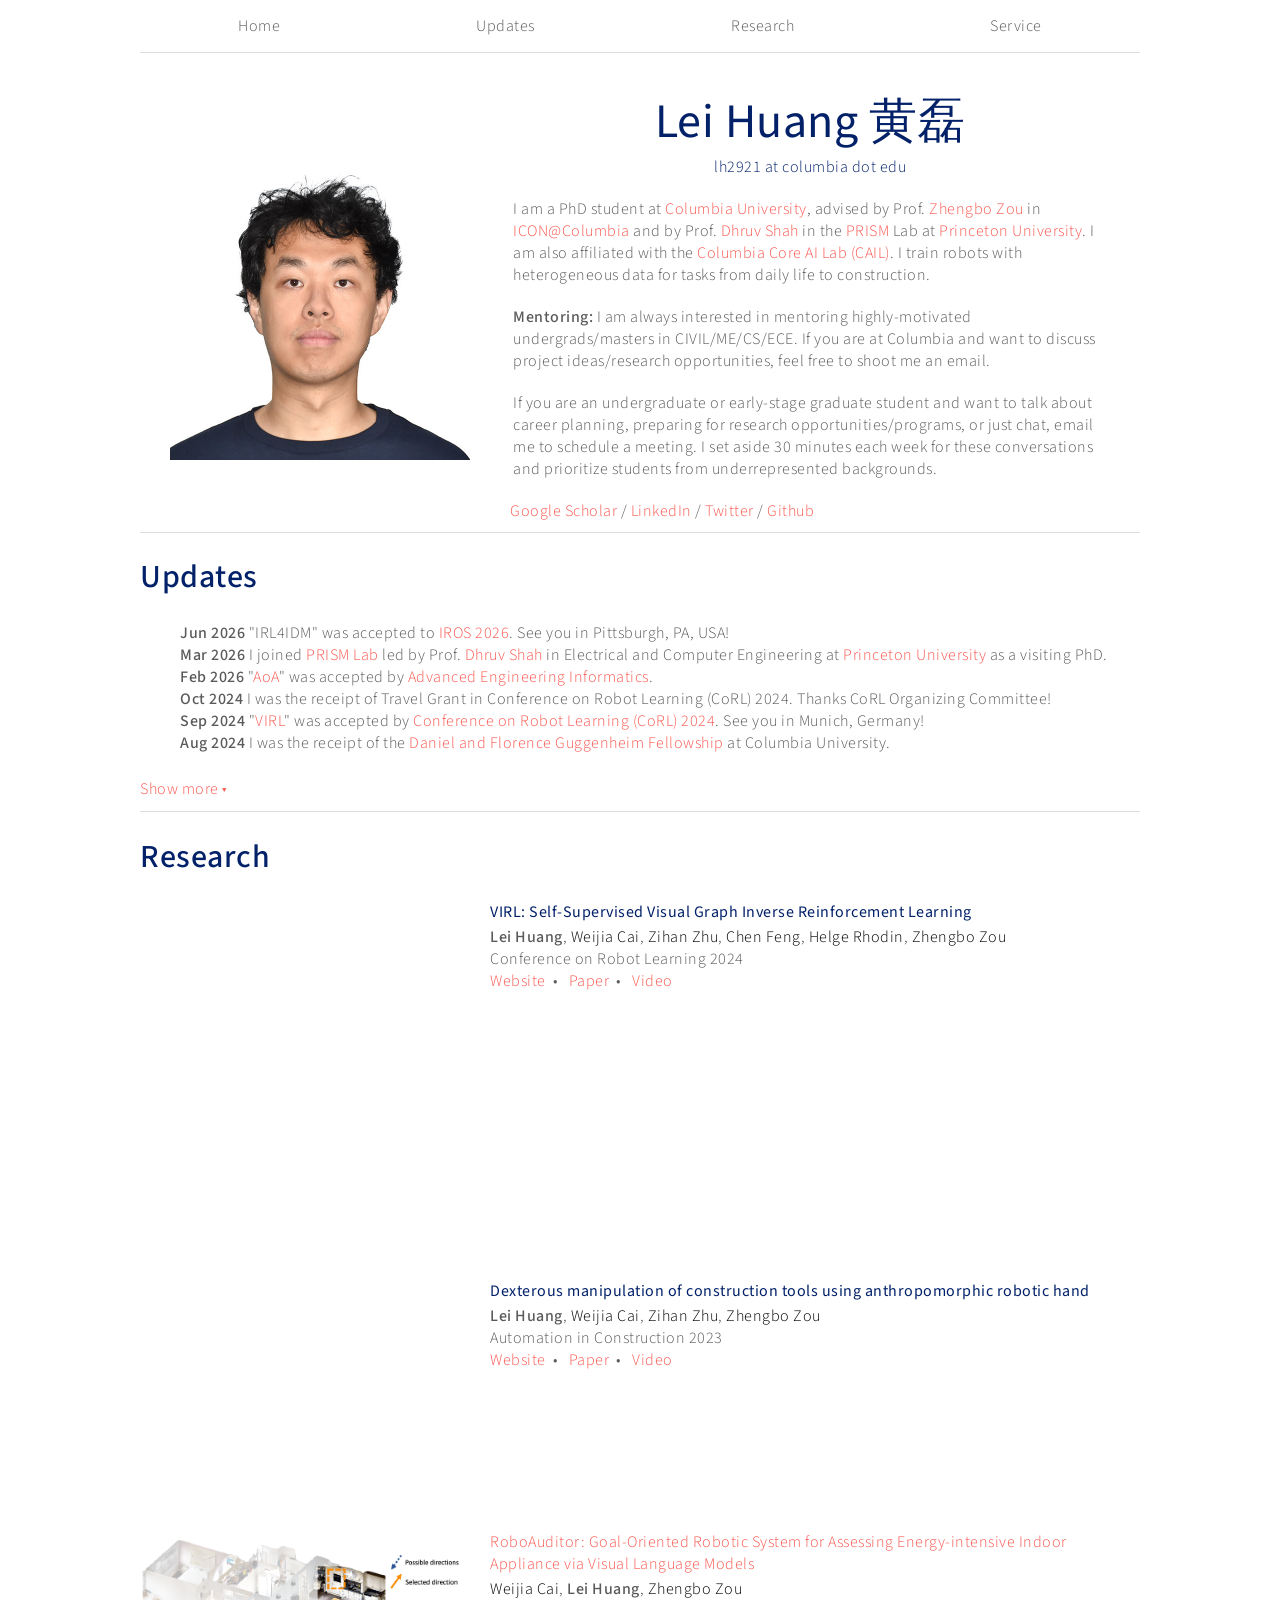
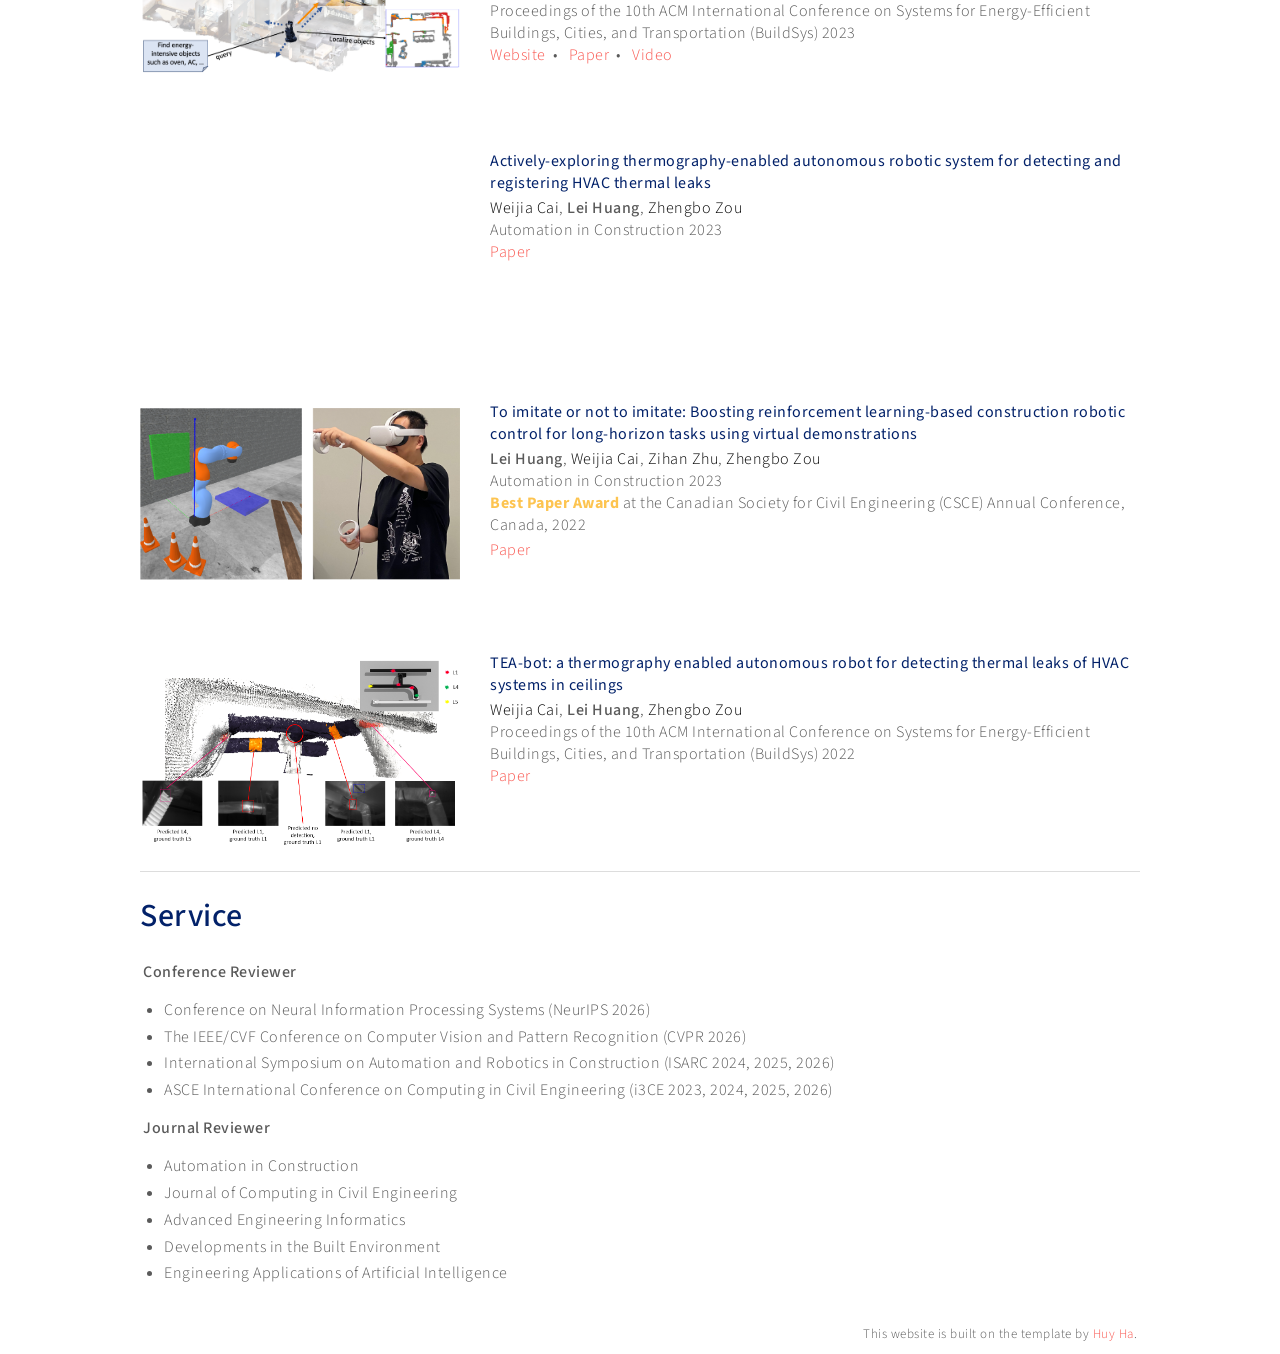
==== index.html @ bbd2249a "update irl4idm and personal webpage" ====
<!DOCTYPE html>
<html>

<head>
    <meta charset="UTF-8" />
    <link href="https://fonts.googleapis.com/css2?family=Source+Sans+Pro:wght@200;300;400;600;700;900&display=swap"
        rel="stylesheet">
    <link rel="stylesheet" type="text/css" href="assets/css/style.css" />
    <link rel="icon" href="assets/images/columbia_university.png" type="image/png">
    <title> Lei Huang </title>
</head>

<body>
    <div style="width:1000px;margin: 0px auto;">
        <header id="header" width="400px" style="display:flex;justify-content: space-around;">
            <a href="#profile-intro">Home</a>
            <a href="#updates">Updates</a>
            <a href="#research">Research</a>
            <a href="#service">Service</a>
            <!-- <a href="#projects">Projects</a> -->
        </header>
        <div id="profile">
            <div id="profile-pic">
                <!-- <img src="assets/images/profile.png" /> -->
                <img class="pic-default" src="assets/images/profile_main.png" />
                <img class="pic-hover" src="assets/images/profile_hover.png" />
                <!-- <p style="text-align:left;margin-top:-15px;">Picture taken by <a
                        href="http://www.columbia.edu/~hqh2101/">Huy Ha</a></p> -->
            </div>
            <div id="profile-intro">
                <div id="profile-name">Lei Huang 黄磊</div>
                <div id="profile-email">lh2921 at columbia dot edu</div>
                <p>
                    I am a PhD student at <a href="https://www.columbia.edu/">Columbia University</a>, advised by Prof. <a href="https://www.civil.columbia.edu/content/zhengbo-zou">Zhengbo Zou</a> in <a href="https://intelconstructlab.github.io/index.html">ICON@Columbia</a> and by Prof. <a href="https://ece.princeton.edu/people/shahd">Dhruv Shah</a> in the <a href="https://prism.robotics.princeton.edu/">PRISM</a> Lab at <a href="https://www.princeton.edu/">Princeton University</a>. I am also affiliated with the <a href="https://cail.columbia.edu/">Columbia Core AI Lab (CAIL)</a>. I train robots with heterogeneous data for tasks from daily life to construction.
                </p>
                <p>
                    <b>Mentoring: </b> I am always interested in mentoring highly-motivated undergrads/masters in CIVIL/ME/CS/ECE. If you are at Columbia and want to discuss project ideas/research opportunities, feel free to shoot me an email.
                </p>
                <p>
                    If you are an undergraduate or early-stage graduate student and want to talk about career planning, preparing for research opportunities/programs, or just chat, email me to schedule a meeting. I set aside 30 minutes each week for these conversations and prioritize students from underrepresented backgrounds.
                </p>
                <div>
                    <!-- <a href="assets/files/cv.pdf">
                      CV
                    </a>
                    / -->
                    <a href="https://scholar.google.com/citations?user=qM_o0AkAAAAJ&hl=en">
                        Google Scholar
                    </a>
                    /
                    <a href="https://www.linkedin.com/in/lei-huang11/">
                        LinkedIn
                    </a>
                    /
                    <a href="https://x.com/Lei_Huang__">
                      Twitter
                    </a>
                    /
                    <a href="https://github.com/LeiHHHuang">
                        Github
                    </a>
                    </a>
                </div>
            </div>
        </div>
        <div class="section" id="updates">
            <h1>Updates</h1>
            <ul id="updates-list" class="collapsed">
                <li> <b>Jun 2026</b> "IRL4IDM" was accepted to <a href="https://2026.ieee-iros.org/">IROS 2026</a>. See you in Pittsburgh, PA, USA!
                <li> <b>Mar 2026</b> I joined <a href="https://prism.robotics.princeton.edu/">PRISM Lab</a> led by Prof. <a href="https://robodhruv.github.io/">Dhruv Shah</a> in Electrical and Computer Engineering at <a href="https://www.princeton.edu/">Princeton University</a> as a visiting PhD.
                <li> <b>Feb 2026</b> "<a href="https://www.sciencedirect.com/science/article/abs/pii/S1474034626001461">AoA</a>" was accepted by <a href="https://www.sciencedirect.com/journal/advanced-engineering-informatics">Advanced Engineering Informatics</a>.
                <li> <b>Oct 2024</b> I was the receipt of Travel Grant in Conference on Robot Learning (CoRL) 2024</a>. Thanks CoRL Organizing Committee!
                <li> <b>Sep 2024</b> "<a href="https://proceedings.mlr.press/v270/huang25d.html">VIRL</a>" was accepted by  <a href="https://www.corl.org/home">Conference on Robot Learning (CoRL) 2024</a>. See you in Munich, Germany!
                <li> <b>Aug 2024</b> I was the receipt of the <a href="https://airandspace.si.edu/support/get-involved/fellowships/guggenheim">Daniel and Florence Guggenheim Fellowship</a> at Columbia University.
                <li> <b>Aug 2024</b> I started my PhD journey at <a href="https://www.columbia.edu/">Columbia University</a>!
                <li> <b>Oct 2023</b> "<a href="https://www.sciencedirect.com/science/article/abs/pii/S092658052300393X">Dexterous manipulation of construction tools using anthropomorphic robotic hand</a>" was accepted by <a href="https://www.sciencedirect.com/journal/automation-in-construction">Automation in Construction</a>.
                <li> <b>Aug 2023</b> I was the receipt of the <a href="https://students.ubc.ca/enrolment/finances/award-search/vancouver/faculty-applied-science/general/6434">Faculty of Applied Science Graduate Award (Third-year CIV-EX Award)</a> at UBC.
                <li> <b>Dec 2022</b> "<a href="https://www.sciencedirect.com/science/article/abs/pii/S0926580522005611">To imitate or not to imitate</a>" was accepted by <a href="https://www.sciencedirect.com/journal/automation-in-construction">Automation in Construction</a>.
                <li> <b>May 2022</b> I was the receipt of the <a href="https://students.ubc.ca/enrolment/finances/award-search/vancouver/faculty-applied-science/general/4891">J.K. Zee Memorial Fellowship</a> at UBC!
                <li> <b>May 2022</b> My first-ever paper "Virtual Reality-Based Expert Demonstrations for Training Construction Robots via Imitation Learning" was accepted by <a href="https://csce2022.com/">CSCE 2022</a> and won the <b>Best Student Paper Award</b>, General Conference!
            </ul>
            <button id="updates-toggle" onclick="toggleUpdates()">Show more &#9662;</button>
            <p></p>
            <div style="clear: both;"></div>
        </div>
        <div class="divider"></div>
        <div style="display:flex;flex-direction: column;" id="research">
            <h1>Research</h1>
            
            <div>
                <a style="height: 22em;" class="research-thumb">
                    <video width="320" height="auto" autoplay loop muted>
                        <source src="assets/images/virl.mp4" type="video/mp4">
                    </video>
                </a>
                <a class="research-proj-title">
                    VIRL: Self-Supervised Visual Graph Inverse Reinforcement Learning
                </a>
                <p>
                    <b>Lei Huang</b>,
                    <a style="color:#000;" href="https://yesandy.github.io/andycai/">Weijia Cai</a>,
                    <a style="color:#000;" href="https://www.linkedin.com/in/zihanzhuzz">Zihan Zhu</a>,
                    <a style="color:#000;" href="https://engineering.nyu.edu/faculty/chen-feng">Chen Feng</a>,
                    <a style="color:#000;" href="https://helge.rhodin.de/index.html">Helge Rhodin</a>,
                    <a style="color:#000;" href="https://www.civil.columbia.edu/content/zhengbo-zou">Zhengbo Zou</a>
                    <br>Conference on Robot Learning 2024<br>
                    <a href="https://leihhhuang.github.io/VIRL/">Website</a>&nbsp;&nbsp;&bull;&nbsp;&nbsp;
                    <a href="https://openreview.net/forum?id=fDRO4NHEwZ">Paper</a>&nbsp;&nbsp;&bull;&nbsp;&nbsp;
                    <a href="https://www.youtube.com/watch?v=cOGNhlwFt4w">Video</a>

                </p>
            </div>

            <div>
                <a style="height: 14em;" class="research-thumb">
                    <video width="320" height="auto" autoplay loop muted>
                        <source src="assets/images/dex_tool.mp4" type="video/mp4">
                    </video>
                </a>
                <a href="https://leihhhuang.github.io/DexConstruction/" class="research-proj-title">
                    Dexterous manipulation of construction tools using anthropomorphic robotic hand
                </a>
                <p>
                    <b>Lei Huang</b>,
                    <a style="color:#000;" href="https://yesandy.github.io/andycai/">Weijia Cai</a>,
                    <a style="color:#000;" href="https://www.linkedin.com/in/zihanzhuzz">Zihan Zhu</a>,
                    <a style="color:#000;" href="https://www.civil.columbia.edu/content/zhengbo-zou">Zhengbo Zou</a>
                    <br>Automation in Construction 2023<br>
                    <a href="https://leihhhuang.github.io/DexConstruction/">Website</a>&nbsp;&nbsp;&bull;&nbsp;&nbsp;
                    <a href="https://doi.org/10.1016/j.autcon.2023.105133">Paper</a>&nbsp;&nbsp;&bull;&nbsp;&nbsp;
                    <a href="https://www.youtube.com/watch?v=cOGNhlwFt4w">Video</a>
                </p>
            </div>

            <div>
                <a style="height: 12em;" class="research-thumb">
                    <img width="320" src="assets/images/roboauditor.png" alt="">
                </a>
                <a href="https://yesandy.github.io/RoboAuditor/">
                    RoboAuditor: Goal-Oriented Robotic System for Assessing Energy-intensive Indoor Appliance via Visual Language Models
                </a>
                <p>
                    <a style="color:#000;" href="https://yesandy.github.io/andycai/">Weijia Cai</a>,
                    <b>Lei Huang</b>,
                    <a style="color:#000;" href="https://www.civil.columbia.edu/content/zhengbo-zou">Zhengbo Zou</a>
                    <br>Proceedings of the 10th ACM International Conference on Systems for Energy-Efficient Buildings, Cities, and Transportation (BuildSys) 2023<br>
                    <a href="https://yesandy.github.io/RoboAuditor/">Website</a>&nbsp;&nbsp;&bull;&nbsp;&nbsp;
                    <a href="https://doi.org/10.1145/3600100.3623739">Paper</a>&nbsp;&nbsp;&bull;&nbsp;&nbsp;
                    <a href="https://youtu.be/7h3SZ3La-oA">Video</a>
                </p>
            </div>

            <div>
                <a style="height: 14em;" class="research-thumb">
                    <video width="320" height="auto" autoplay loop muted>
                        <source src="assets/images/AcTeabot.mp4" type="video/mp4">
                    </video>
                </a>
                <a class="research-proj-title">
                    Actively-exploring thermography-enabled autonomous robotic system for detecting and registering HVAC thermal leaks
                </a>
                <p>
                    <a style="color:#000;" href="https://yesandy.github.io/andycai/">Weijia Cai</a>,
                    <b>Lei Huang</b>,
                    <a style="color:#000;" href="https://www.civil.columbia.edu/content/zhengbo-zou">Zhengbo Zou</a>
                    <br>Automation in Construction 2023<br>
                    <a href="https://doi.org/10.1016/j.autcon.2023.104901">Paper</a>

                </p>
            </div>

            <div>
                <a style="height: 14em;" class="research-thumb">
                    <img src="assets/images/imitate.png"
                        style=" margin-bottom:0px;"
                        alt="">
                </a>
                <a class="research-proj-title">
                    To imitate or not to imitate: Boosting reinforcement learning-based construction robotic control for long-horizon tasks using virtual demonstrations
                </a>
                <p>
                    <b>Lei Huang</b>,
                    <a style="color:#000;" href="https://yesandy.github.io/andycai/">Weijia Cai</a>,
                    <a style="color:#000;" href="https://www.linkedin.com/in/zihanzhuzz">Zihan Zhu</a>,
                    <a style="color:#000;" href="https://www.civil.columbia.edu/content/zhengbo-zou">Zhengbo Zou</a>
                    <br>Automation in Construction 2023<br>
                    <strong>Best Paper Award</strong> at the Canadian Society for Civil Engineering (CSCE) Annual Conference, Canada, 2022
                    <p></p>
                    <a href="https://doi.org/10.1016/j.autcon.2022.104691">Paper</a>
                </p>
            </div>

            <div>
                <a style="height: 12em;" class="research-thumb">
                    <img width="320" src="assets/images/TeaBot.png" alt="">
                </a>
                <a class="research-proj-title">
                    TEA-bot: a thermography enabled autonomous robot for detecting thermal leaks of HVAC systems in ceilings
                </a>
                <p>
                    <a style="color:#000;" href="https://yesandy.github.io/andycai/">Weijia Cai</a>,
                    <b>Lei Huang</b>,
                    <a style="color:#000;" href="https://www.civil.columbia.edu/content/zhengbo-zou">Zhengbo Zou</a>
                    <br>Proceedings of the 10th ACM International Conference on Systems for Energy-Efficient Buildings, Cities, and Transportation (BuildSys) 2022<br>
                    <a href="https://doi.org/10.1145/3600100.3623739">Paper</a>
                </p>
            </div>

            <!-- <div>
                <a href="https://irp.cs.columbia.edu/" style="height: 12em;" class="research-thumb">
                    <video width="320" height="auto" autoplay loop muted>
                        <source src="assets/images/irp_gif_short.mp4" type="video/mp4">
                    </video>
                </a>
                <a href="https://irp.cs.columbia.edu/" class="research-proj-title">
                    Iterative Residual Policy: for Goal-Conditioned Dynamic Manipulation of Deformable Objects
                </a>
                <p>
                    <b>Cheng Chi</b>,
                    <a style="color:#000;" href="http://www.benburchfiel.com/">Benjamin Burchfiel</a>,
                    <a style="color:#000;" href="https://www.eacousineau.com/">Eric Cousineau</a>,
                    <a style="color:#000;" href="https://www.cs.cmu.edu/~sfeng/">Siyuan Feng</a>,
                    <a style="color:#000;" href="https://shurans.github.io/">Shuran Song</a>,
                    <br>Robotics: Science and Systems (RSS) 2022<br>
                    <strong>Best Paper Award</strong> &nbsp;&nbsp;&bull;&nbsp;&nbsp;
                    <strong>Best Student Paper Finalist</strong>&nbsp;&nbsp;&bull;&nbsp;&nbsp;
                    <a href="https://irp.cs.columbia.edu/">Website</a>&nbsp;&nbsp;&bull;&nbsp;&nbsp;
                    <a href="https://arxiv.org/abs/2203.00663">ArXiv</a>&nbsp;&nbsp;&bull;&nbsp;&nbsp;
                    <a href="https://youtu.be/7h3SZ3La-oA">Video</a>
                </p>
            </div> -->

            <!-- <div>
                <a href="https://dextairity.cs.columbia.edu/" style="height: 14em;" class="research-thumb">
                    <video width="320" height="auto" autoplay loop muted>
                        <source src="assets/images/dextairty_thumbnail.mp4" type="video/mp4">
                    </video>
                </a>
                <a href="https://dextairity.cs.columbia.edu/" class="research-proj-title">
                    DextAIRity: Deformable Manipulation Can be a Breeze
                </a>
                <p>
                    <a style="color:#000;" href="https://www.zhenjiaxu.com">Zhenjia Xu</a>,
                    <b>Cheng Chi</b>,
                    <a style="color:#000;" href="http://www.benburchfiel.com/">Benjamin Burchfiel</a>,
                    <a style="color:#000;" href="https://www.eacousineau.com/">Eric Cousineau</a>,
                    <a style="color:#000;" href="https://www.cs.cmu.edu/~sfeng/">Siyuan Feng</a>,
                    <a style="color:#000;" href="https://shurans.github.io/">Shuran Song</a>,
                    <br>Robotics: Science and Systems (RSS) 2022<br>
                    <strong>Best Systems Paper Finalist</strong> &nbsp;&nbsp;&bull;&nbsp;&nbsp;
                    <a href="https://dextairity.cs.columbia.edu/">Website</a> &nbsp;&nbsp;&bull;&nbsp;&nbsp;
                    <a href="https://arxiv.org/abs/2203.01197">ArXiv</a> &nbsp;&nbsp;&bull;&nbsp;&nbsp;
                    <a href="https://youtu.be/_B0TpAa5tVo">Video</a>
                </p>
            </div> -->

            <!-- <div>
                <a href="https://garmentnets.cs.columbia.edu/" style="height: 12em;" class="research-thumb">
                    <video width="320" height="auto" autoplay loop muted>
                        <source src="assets/images/garment-nets.mp4" type="video/mp4">
                    </video>
                </a>
                <a href="https://garmentnets.cs.columbia.edu/" class="research-proj-title">
                  GarmentNets: Category-Level Pose Estimation for Garments via Canonical Space Shape Completion
                </a>
                <p>
                    <b>Cheng Chi</b>, <a style="color:#000;" href="https://shurans.github.io/">Shuran Song</a>
                    <br>The IEEE International Conference on Computer Vision (ICCV) 2021<br>
                    <a href="https://garmentnets.cs.columbia.edu/">Website</a> &nbsp;&nbsp;&bull;&nbsp;&nbsp;
                    <a href="https://arxiv.org/abs/2104.05177">ArXiv</a> &nbsp;&nbsp;&bull;&nbsp;&nbsp;
                    <a href="https://www.youtube.com/watch?v=agZ8bzP6Vig">Video</a>
                </p>
            </div> -->
            <!-- <div>
                <a class="research-thumb">
                  <img src="assets/images/cpcpd_teaser.png" alt="">
                </a>
                <a class="research-proj-title"> 
                  Occlusion-robust Deformable Object Tracking without Physics Simulation 
                </a>
                <p>
                    <b>Cheng Chi</b>, <a style="color:#000;"
                        href="https://web.eecs.umich.edu/~dmitryb/">Dmitry Berenson</a>
                    <br>IEEE/RSJ International Conference on Intelligent Robots and Systems (IROS) 2019<br>
                    <a href="https://arxiv.org/abs/2101.00733">ArXiv</a> &nbsp;&nbsp;&bull;&nbsp;&nbsp;
                    <a href="https://github.com/UM-ARM-Lab/cdcpd">Github</a> &nbsp;&nbsp;&bull;&nbsp;&nbsp;
                    <a href="https://www.youtube.com/watch?v=NehFOkpCEHg">Video</a>
                </p>
            </div> -->

            <div style="clear: both;"></div>
        </div>
        <div class="divider"></div>
        <div class="section" id="service">
            <h1>Service</h1>
            <p><b>Conference Reviewer</b></p>
            <ul>
                <li>Conference on Neural Information Processing Systems (NeurIPS 2026)
                <li>The IEEE/CVF Conference on Computer Vision and Pattern Recognition (CVPR 2026)
                <li>International Symposium on Automation and Robotics in Construction (ISARC 2024, 2025, 2026)
                <li>ASCE International Conference on Computing in Civil Engineering (i3CE 2023, 2024, 2025, 2026)
            </ul>
            <p><b>Journal Reviewer</b></p>
            <ul>
                <li>Automation in Construction
                <li>Journal of Computing in Civil Engineering
                <li>Advanced Engineering Informatics
                <li>Developments in the Built Environment
                <li>Engineering Applications of Artificial Intelligence
            </ul>
            <div style="clear: both;"></div>
        </div>
        <!-- <div class="divider"></div>
        <div style="display:flex;flex-direction: column;">
            <h1>Projects</h1>
            <div>
                <a href="soft-creatures/index.html" class="research-thumb"><img
                        src="soft-creatures/gifs/elizabeth-hickey-small.gif" alt=""></a>
                <a href="soft-creatures/index.html" class="research-proj-title">Coevolution of Morphology and Policy
                    Implicit Neural Functions</a>
                <p>
                    <b>Huy Ha</b><br>
                    <a href="https://github.com/huy-ha/coevolving-neural-networks">Github</a>,
                    <a href="soft-creatures/index.html">Website</a>
                </p>
            </div>
            <div style="clear: both;"></div>
        </div> -->
        </tbody></table>
          <table style="width:100%;border:0px;border-spacing:0px;border-collapse:separate;margin-right:auto;margin-left:auto;"><tbody>
            <tr>
              <td style="padding:0px">
                <br>
                <p style="text-align:right;font-size:small;">
                  This website is built on the template by <a href="https://www.cs.columbia.edu/~huy/">Huy Ha</a>.
                </p>
              </td>
            </tr>
          </tbody></table>
    </div>
    <script>
        function toggleUpdates() {
            var list = document.getElementById('updates-list');
            var btn = document.getElementById('updates-toggle');
            list.classList.toggle('collapsed');
            btn.innerHTML = list.classList.contains('collapsed')
                ? 'Show more &#9662;'
                : 'Show less &#9652;';
        }
    </script>
    <script data-goatcounter="https://leihuang.goatcounter.com/count"
        async src="//gc.zgo.at/count.js"></script>
</body>

</html>
---- assets/css/style.css ----
:root {
	--grey: rgb(90, 90, 90);
	/* Columbia Blues: https://visualidentity.columbia.edu/content/colors-1 */
	--blue1: rgb(2,33,105);
	--blue2: rgb(0,51,160);
	--blue3: rgb(0,114,206);
	--blue4: rgb(108,172,228);
	--pink1: #F9564F;
 }

html, p{
    margin: 0;
    padding: 0;
    border: 0;
    font-size: 100%;
    font: inherit;
    vertical-align: baseline;
    font-family: 'Source Sans Pro', sans-serif;
    font-weight: 300;
    letter-spacing: 0.5px;
    color: var(--grey);
}
p{
    margin: 0.2em;
}

ol, ul {
    list-style: none;
}

ul {
    list-style-position: inside;
    list-style-type: none;
}

a {
    text-decoration: none;
    color:  var(--pink1);
}

i {
    font-style: italic;
}

h1 {
    font-weight: 500;
    color: var(--blue1);
}

b {
    font-weight: 500;
}

strong {
    color: #fdc450;
    font-weight: 700;
}

/**************************************************/

#header {
    height: 2em;
    line-height: 2em;
    padding-top: 10px;
    padding-bottom: 10px;
    border-bottom: 1px solid #ddd;
    position: fixed;
    top: 0;
    left: 50% - 500px;
    z-index: 9999;
    width: 1000px;
    background-color: rgba(255, 255, 255, 0.7);
    backdrop-filter: blur(8px);
}

#header a {
    text-decoration: none;
    color: var(--grey);
    transition: color 0.3s ease;
}

#header a:hover {
    color: var(--pink1);
}

/**************************************************/

#profile {
    padding: 90px 30px 10px 30px;
    border-bottom: 1px solid #ddd;
    display: flex;
    align-items: center;
    gap: 40px;
}

#profile-pic {
    flex-shrink: 0;
    text-align: center;
    position: relative;
}

#profile-pic .pic-hover {
    position: absolute;
    top: 0;
    left: 0;
    opacity: 0;
    transition: opacity 0.3s ease;
}

#profile-pic:hover .pic-hover {
    opacity: 1;
}

#profile-intro {
    flex: 1;
    min-width: 0;
}

#profile img {
    width: 300px;
    display: block;
}

#profile-name {
    font-size: 3em;
    line-height: 1em;
    font-weight: 400;
    margin-bottom: 10px;
    color: var(--blue1);
    text-align: center;
}


#profile-email {
    margin-bottom: 20px;
    color: var(--blue1);
    text-align: center;
}

#profile p {
    margin-bottom: 20px;
}


#updates ul.collapsed li:nth-child(n+7) {
    display: none;
}

#updates-toggle {
    background: none;
    border: none;
    padding: 0;
    margin: 0.5em 0;
    font-family: 'Source Sans Pro', sans-serif;
    font-weight: 300;
    font-size: 1em;
    letter-spacing: 0.5px;
    color: var(--pink1);
    cursor: pointer;
}

#updates-toggle:hover {
    color: var(--blue3);
}

#service ul {
    list-style-type: disc;
    list-style-position: outside;
    padding-left: 1.5em;
    margin-bottom: 1em;
}

#service li {
    margin-bottom: 0.3em;
}

.divider {
    width: 100%;
    border-bottom: 1px solid #ddd;
}

.research-thumb {
    width: 20em;
    height: 20em;
    float: left;
    margin-top: 7px;
    padding-right: 30px;
    margin-bottom: 20px;
}

.research-thumb img {
    width: 100%;
}

.research-proj-title {
    color: var(--blue1);
    font-weight: 400;
}
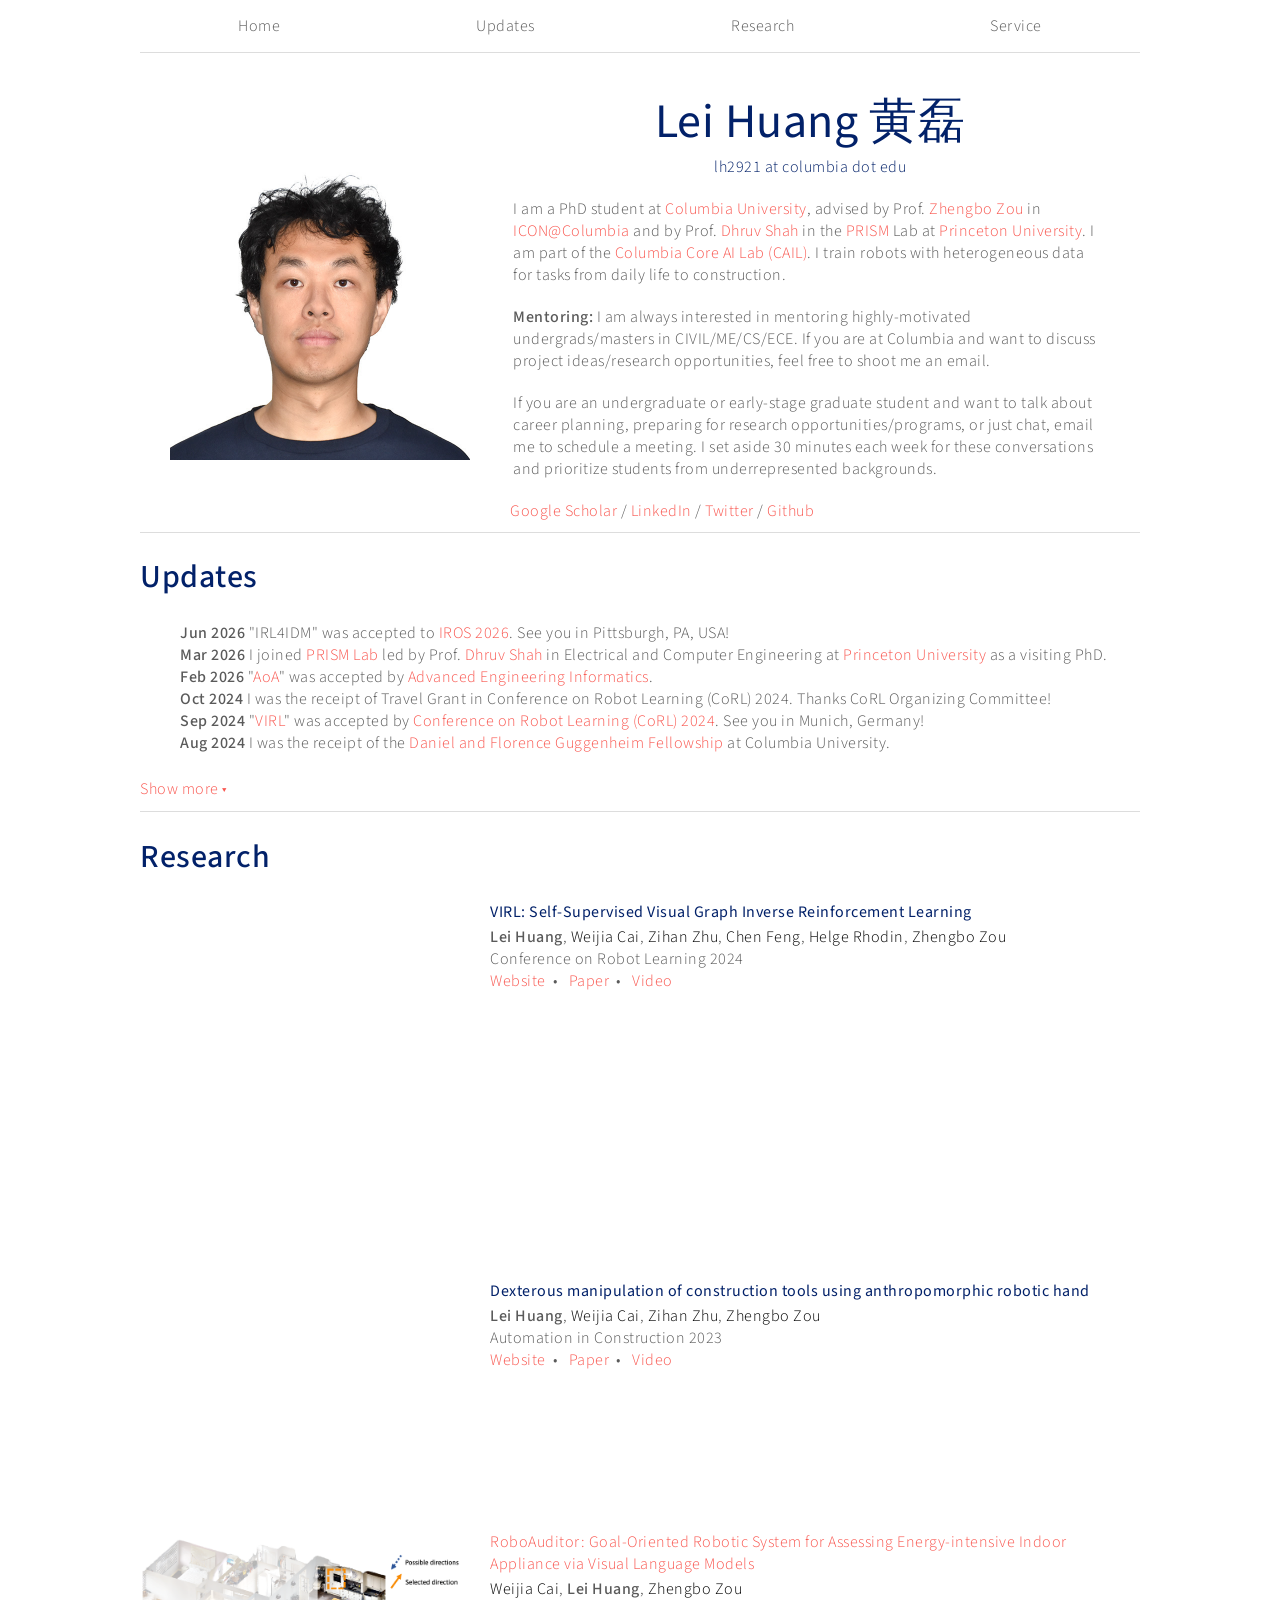
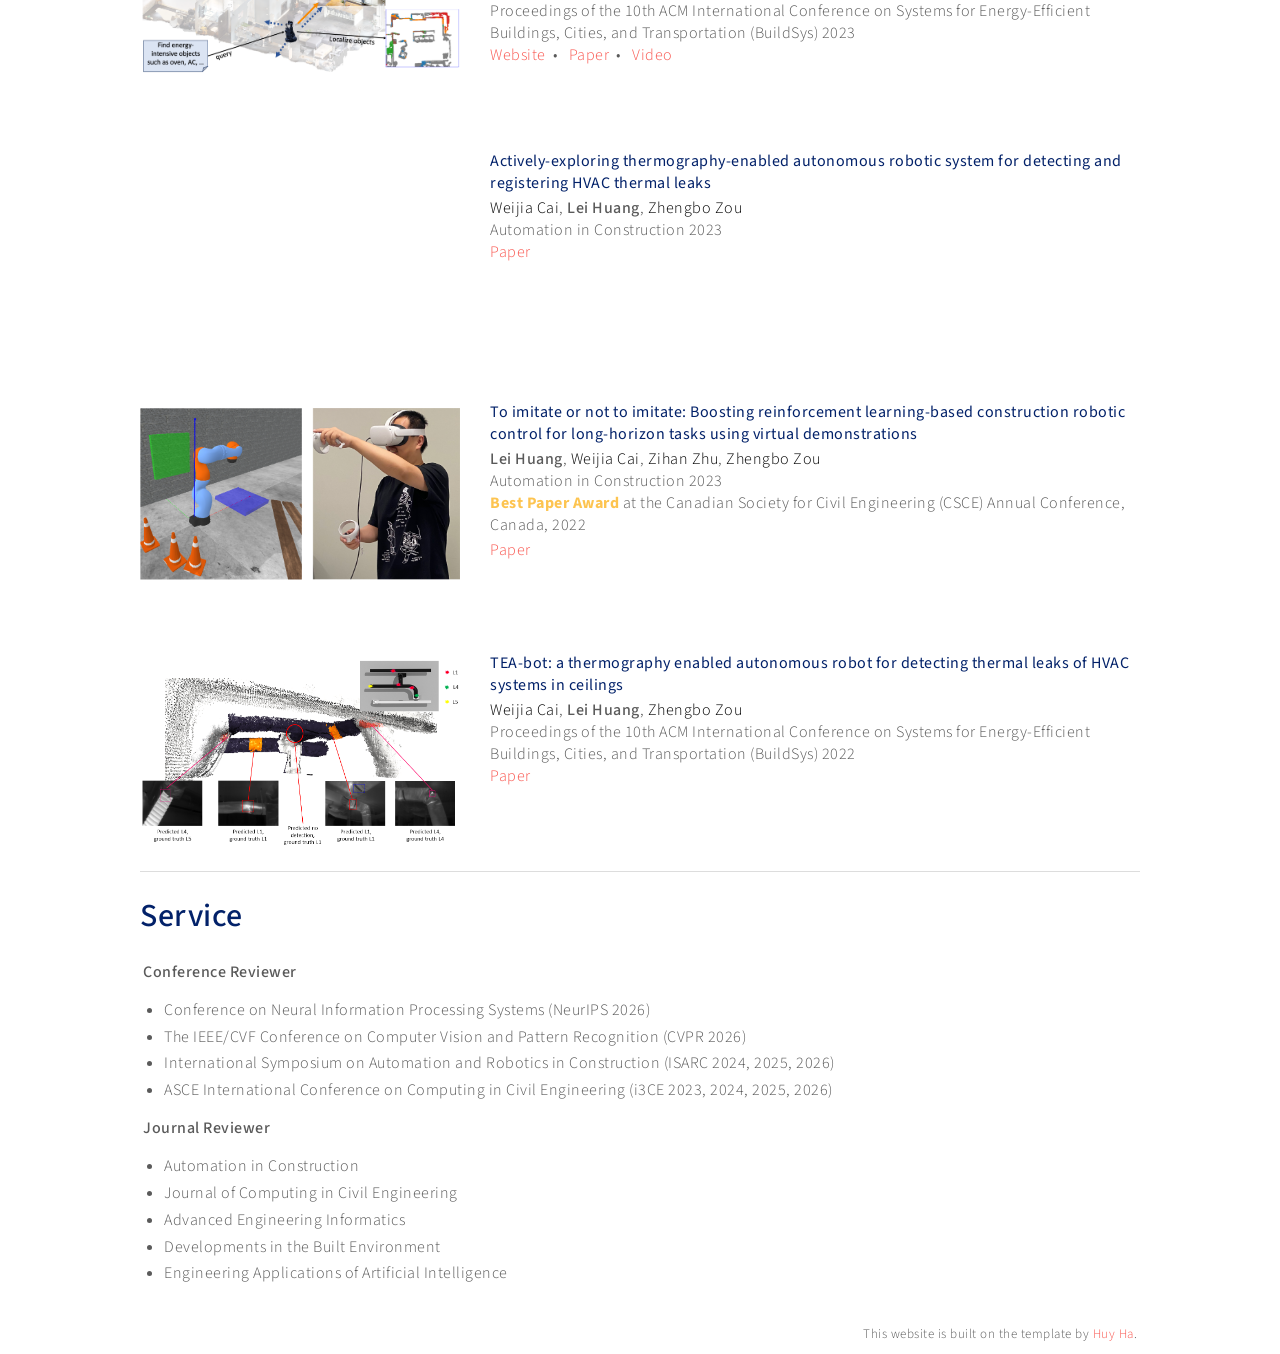
==== commit 9795d612: "update index" ====
--- a/index.html
+++ b/index.html
@@ -31,7 +31,7 @@
                 <div id="profile-name">Lei Huang 黄磊</div>
                 <div id="profile-email">lh2921 at columbia dot edu</div>
                 <p>
-                    I am a PhD student at <a href="https://www.columbia.edu/">Columbia University</a>, advised by Prof. <a href="https://www.civil.columbia.edu/content/zhengbo-zou">Zhengbo Zou</a> in <a href="https://intelconstructlab.github.io/index.html">ICON@Columbia</a> and by Prof. <a href="https://ece.princeton.edu/people/shahd">Dhruv Shah</a> in the <a href="https://prism.robotics.princeton.edu/">PRISM</a> Lab at <a href="https://www.princeton.edu/">Princeton University</a>. I am also affiliated with the <a href="https://cail.columbia.edu/">Columbia Core AI Lab (CAIL)</a>. I train robots with heterogeneous data for tasks from daily life to construction.
+                    I am a PhD student at <a href="https://www.columbia.edu/">Columbia University</a>, advised by Prof. <a href="https://www.civil.columbia.edu/content/zhengbo-zou">Zhengbo Zou</a> in <a href="https://intelconstructlab.github.io/index.html">ICON@Columbia</a> and by Prof. <a href="https://ece.princeton.edu/people/shahd">Dhruv Shah</a> in the <a href="https://prism.robotics.princeton.edu/">PRISM</a> Lab at <a href="https://www.princeton.edu/">Princeton University</a>. I am part of the <a href="https://cail.columbia.edu/">Columbia Core AI Lab (CAIL)</a>. I train robots with heterogeneous data for tasks from daily life to construction.
                 </p>
                 <p>
                     <b>Mentoring: </b> I am always interested in mentoring highly-motivated undergrads/masters in CIVIL/ME/CS/ECE. If you are at Columbia and want to discuss project ideas/research opportunities, feel free to shoot me an email.
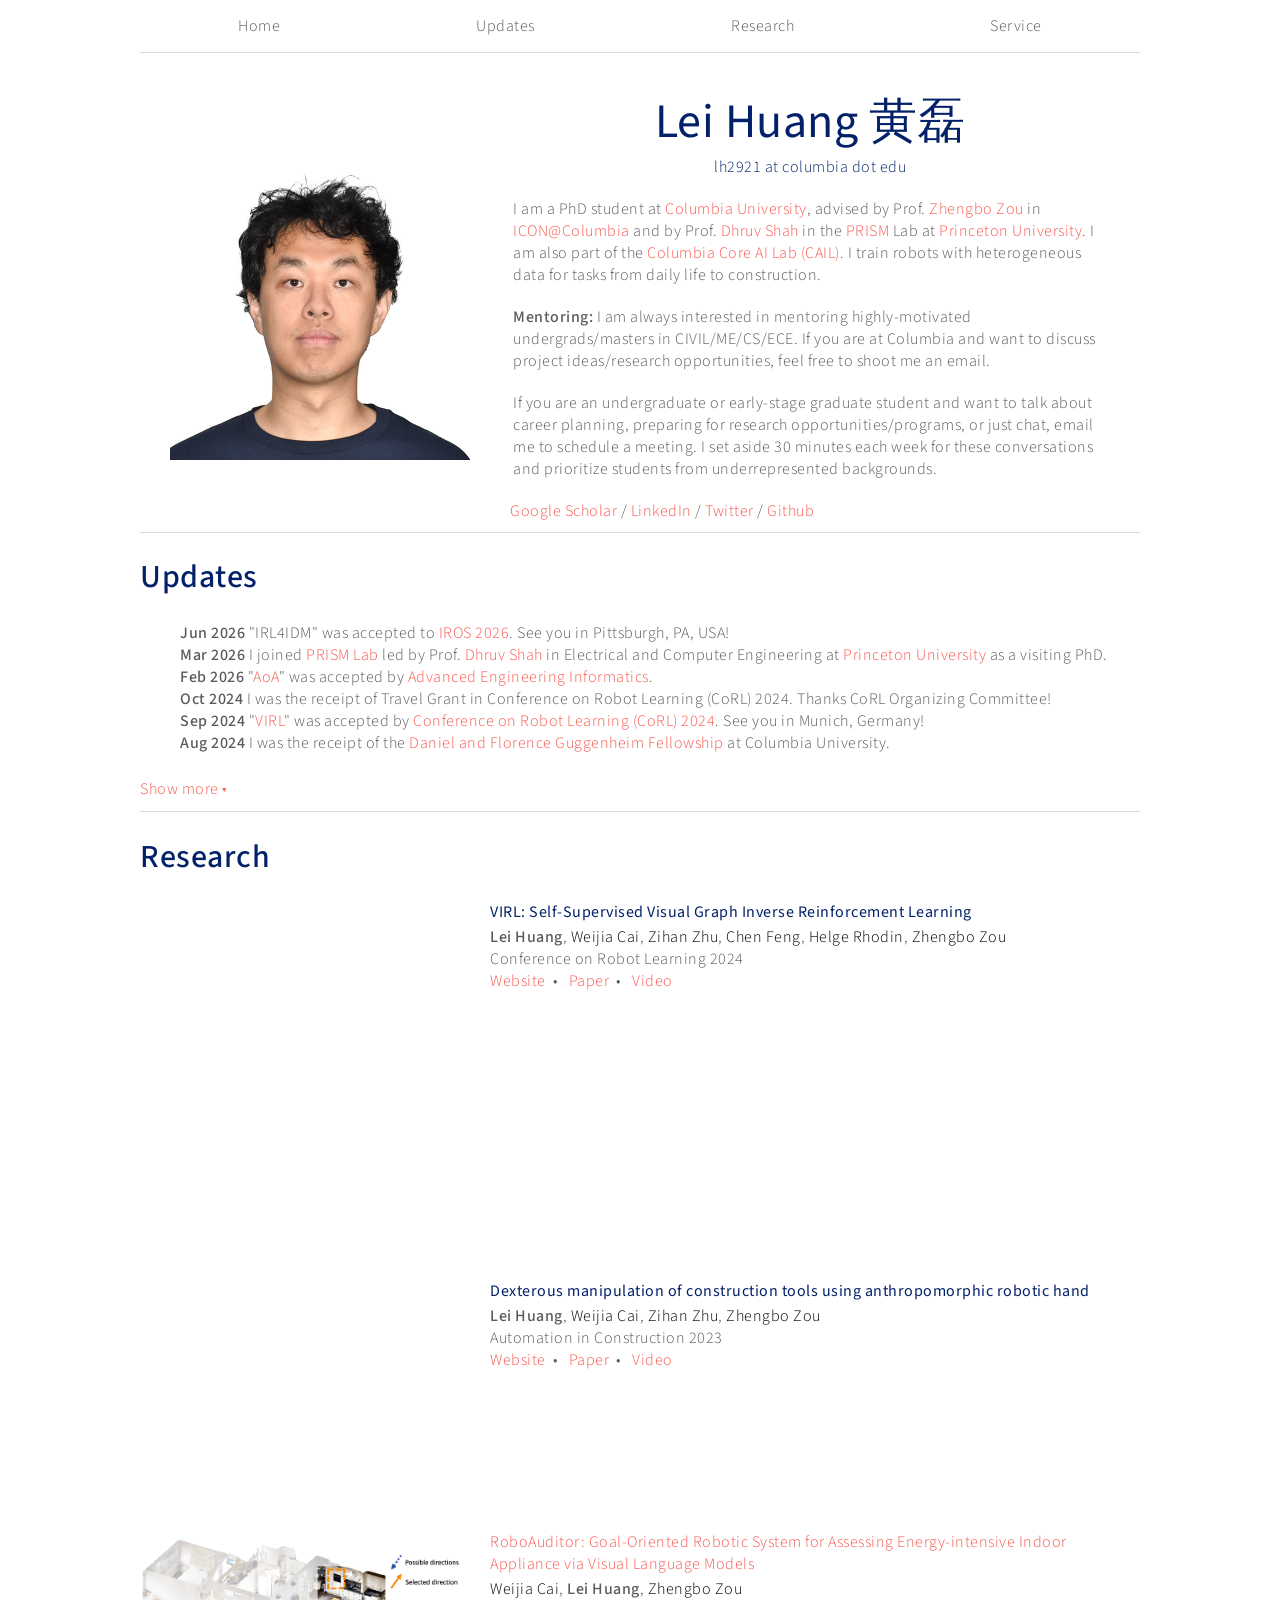
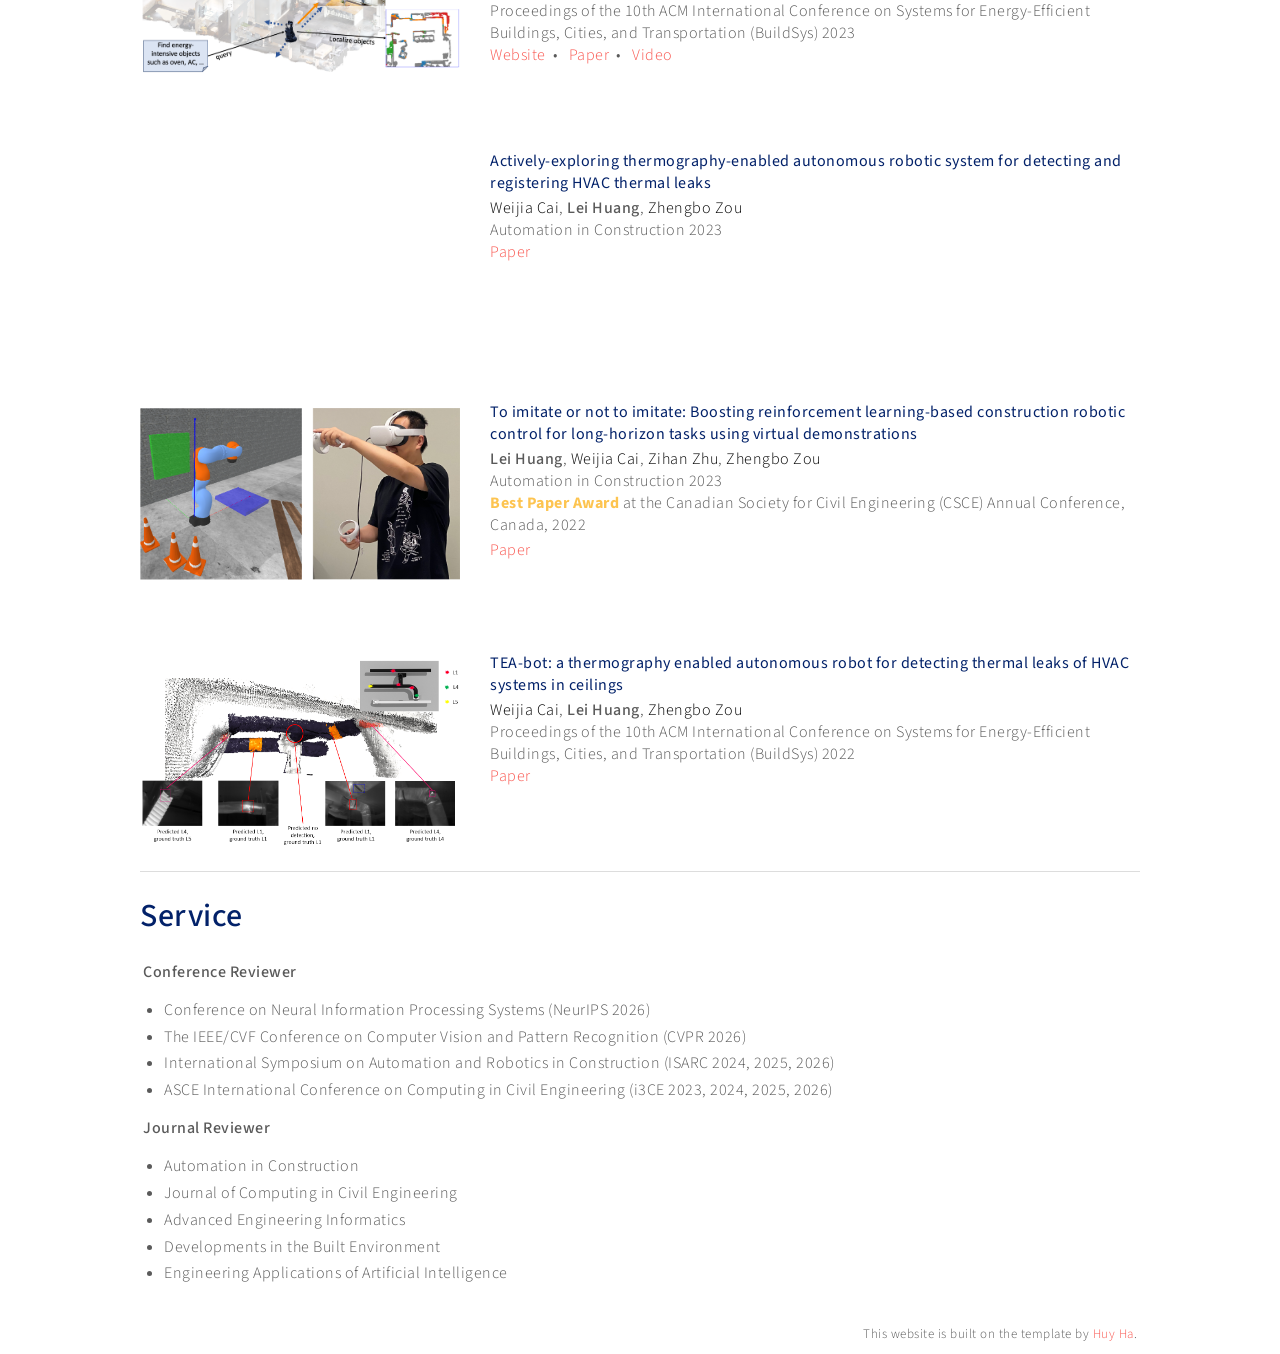
==== commit b5ab68db: "update index" ====
--- a/index.html
+++ b/index.html
@@ -31,7 +31,7 @@
                 <div id="profile-name">Lei Huang 黄磊</div>
                 <div id="profile-email">lh2921 at columbia dot edu</div>
                 <p>
-                    I am a PhD student at <a href="https://www.columbia.edu/">Columbia University</a>, advised by Prof. <a href="https://www.civil.columbia.edu/content/zhengbo-zou">Zhengbo Zou</a> in <a href="https://intelconstructlab.github.io/index.html">ICON@Columbia</a> and by Prof. <a href="https://ece.princeton.edu/people/shahd">Dhruv Shah</a> in the <a href="https://prism.robotics.princeton.edu/">PRISM</a> Lab at <a href="https://www.princeton.edu/">Princeton University</a>. I am part of the <a href="https://cail.columbia.edu/">Columbia Core AI Lab (CAIL)</a>. I train robots with heterogeneous data for tasks from daily life to construction.
+                    I am a PhD student at <a href="https://www.columbia.edu/">Columbia University</a>, advised by Prof. <a href="https://www.civil.columbia.edu/content/zhengbo-zou">Zhengbo Zou</a> in <a href="https://intelconstructlab.github.io/index.html">ICON@Columbia</a> and by Prof. <a href="https://ece.princeton.edu/people/shahd">Dhruv Shah</a> in the <a href="https://prism.robotics.princeton.edu/">PRISM</a> Lab at <a href="https://www.princeton.edu/">Princeton University</a>. I am also part of the <a href="https://cail.columbia.edu/">Columbia Core AI Lab (CAIL)</a>. I train robots with heterogeneous data for tasks from daily life to construction.
                 </p>
                 <p>
                     <b>Mentoring: </b> I am always interested in mentoring highly-motivated undergrads/masters in CIVIL/ME/CS/ECE. If you are at Columbia and want to discuss project ideas/research opportunities, feel free to shoot me an email.
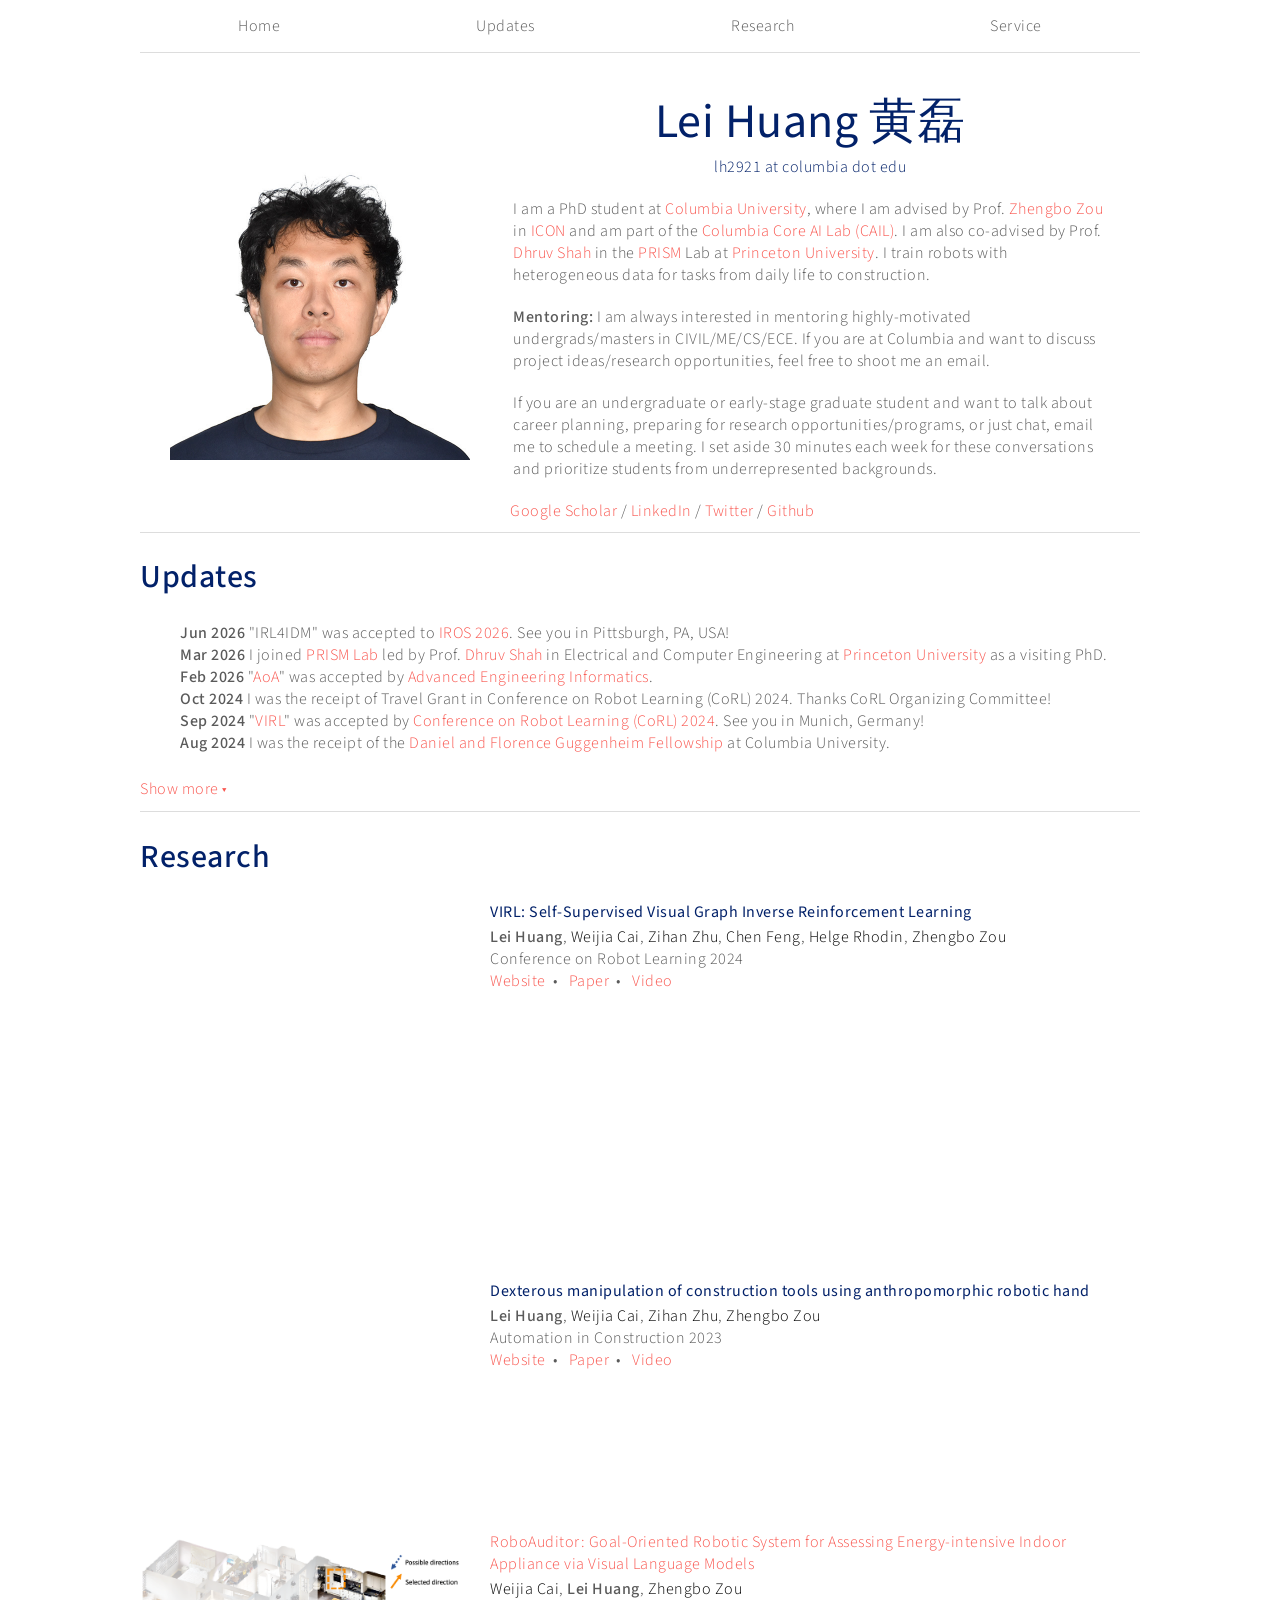
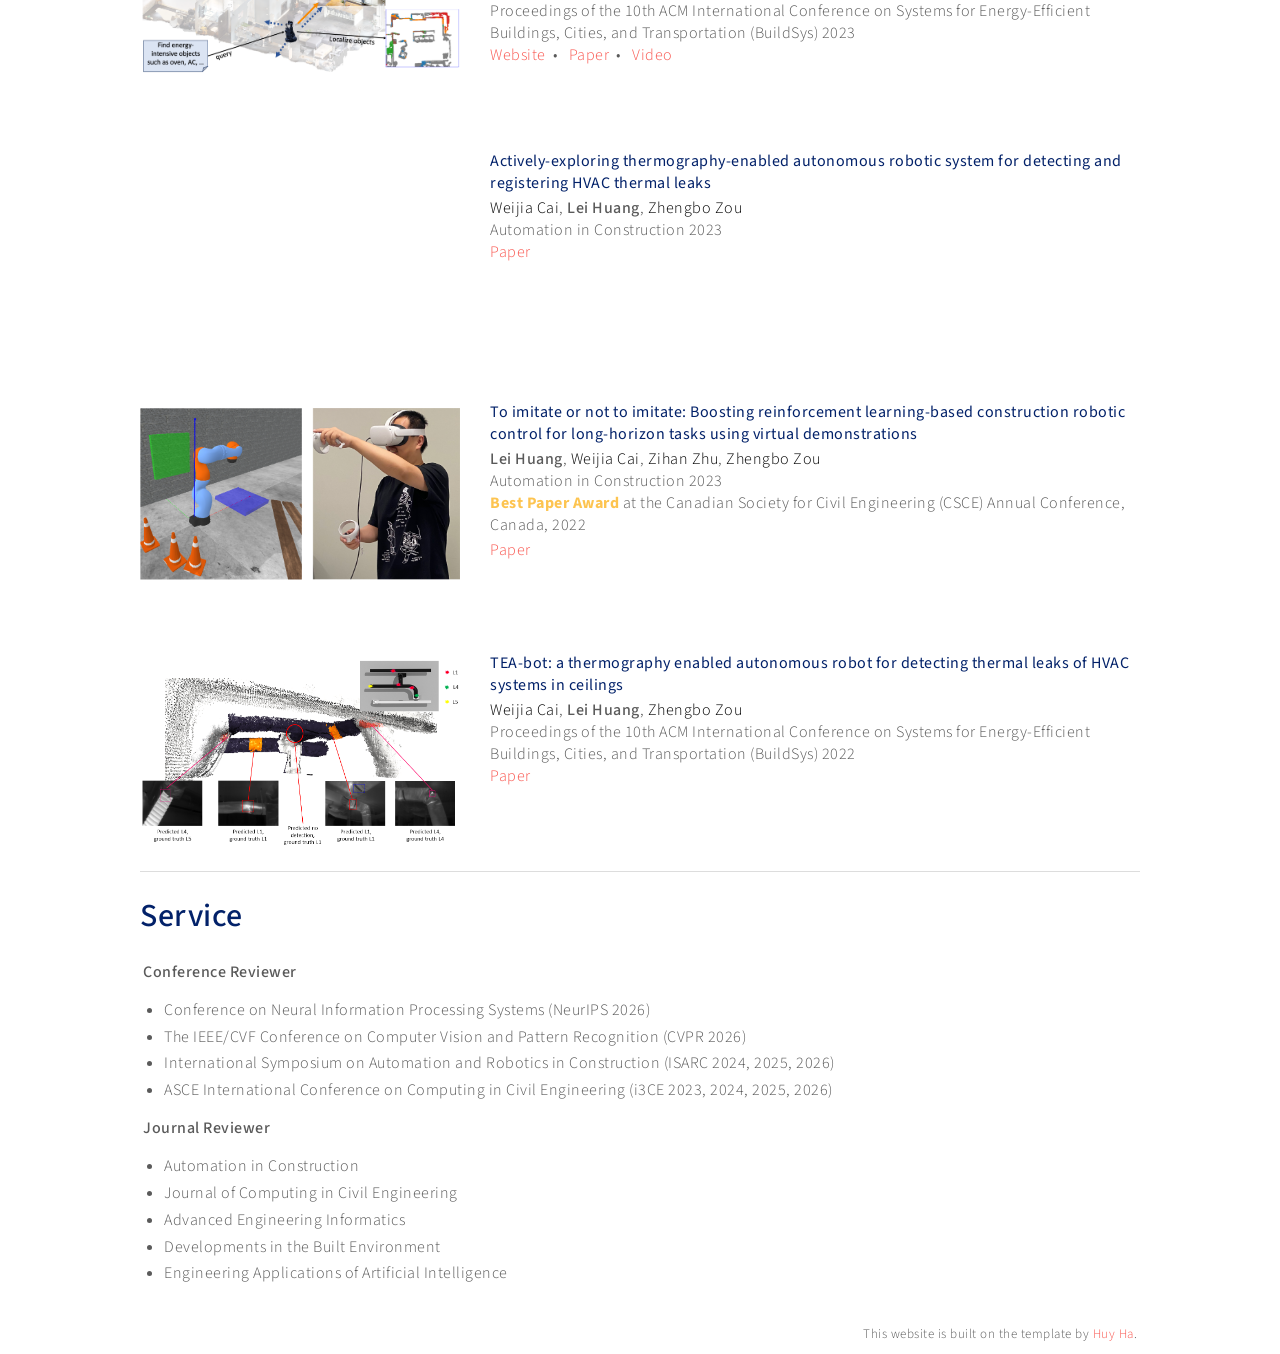
==== commit 373979fd: "update index" ====
--- a/index.html
+++ b/index.html
@@ -31,7 +31,7 @@
                 <div id="profile-name">Lei Huang 黄磊</div>
                 <div id="profile-email">lh2921 at columbia dot edu</div>
                 <p>
-                    I am a PhD student at <a href="https://www.columbia.edu/">Columbia University</a>, advised by Prof. <a href="https://www.civil.columbia.edu/content/zhengbo-zou">Zhengbo Zou</a> in <a href="https://intelconstructlab.github.io/index.html">ICON@Columbia</a> and by Prof. <a href="https://ece.princeton.edu/people/shahd">Dhruv Shah</a> in the <a href="https://prism.robotics.princeton.edu/">PRISM</a> Lab at <a href="https://www.princeton.edu/">Princeton University</a>. I am also part of the <a href="https://cail.columbia.edu/">Columbia Core AI Lab (CAIL)</a>. I train robots with heterogeneous data for tasks from daily life to construction.
+                    I am a PhD student at <a href="https://www.columbia.edu/">Columbia University</a>, where I am advised by Prof. <a href="https://www.civil.columbia.edu/content/zhengbo-zou">Zhengbo Zou</a> in <a href="https://intelconstructlab.github.io/index.html">ICON</a> and am part of the <a href="https://cail.columbia.edu/">Columbia Core AI Lab (CAIL)</a>. I am also co-advised by Prof. <a href="https://ece.princeton.edu/people/shahd">Dhruv Shah</a> in the <a href="https://prism.robotics.princeton.edu/">PRISM</a> Lab at <a href="https://www.princeton.edu/">Princeton University</a>. I train robots with heterogeneous data for tasks from daily life to construction.
                 </p>
                 <p>
                     <b>Mentoring: </b> I am always interested in mentoring highly-motivated undergrads/masters in CIVIL/ME/CS/ECE. If you are at Columbia and want to discuss project ideas/research opportunities, feel free to shoot me an email.
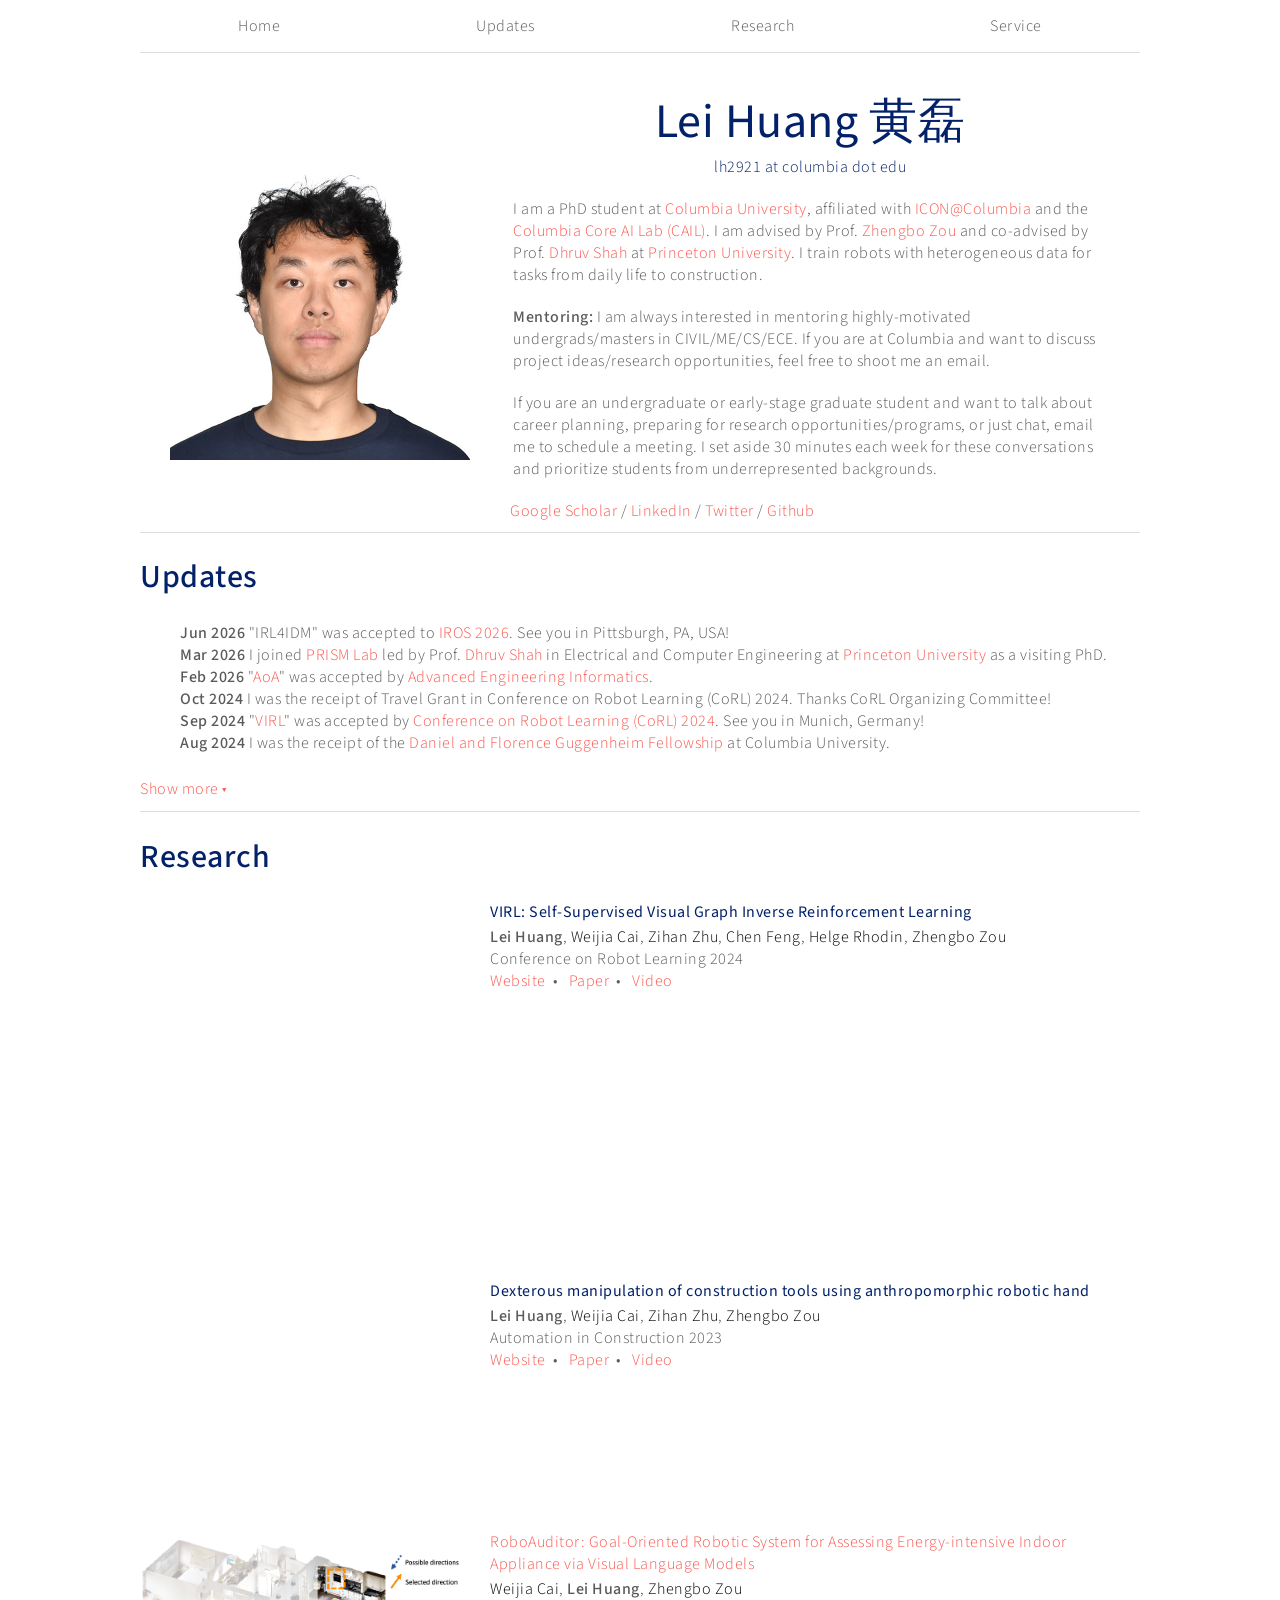
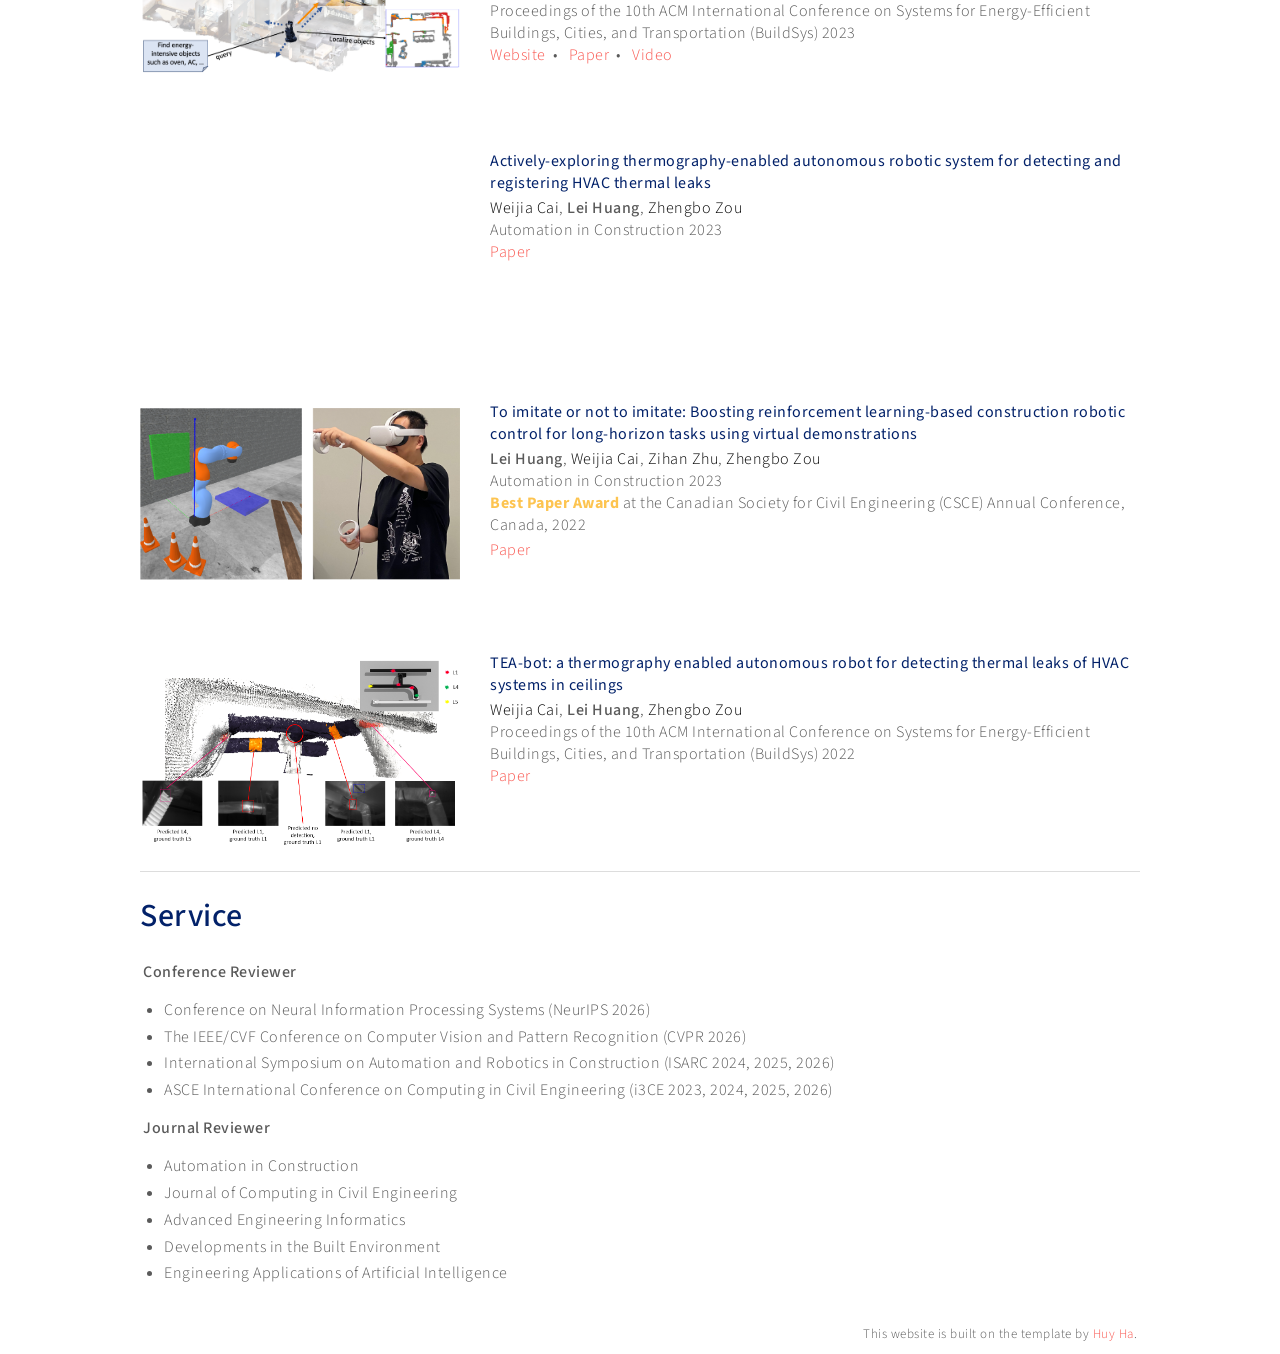
==== commit aef49158: "update index" ====
--- a/index.html
+++ b/index.html
@@ -31,7 +31,7 @@
                 <div id="profile-name">Lei Huang 黄磊</div>
                 <div id="profile-email">lh2921 at columbia dot edu</div>
                 <p>
-                    I am a PhD student at <a href="https://www.columbia.edu/">Columbia University</a>, where I am advised by Prof. <a href="https://www.civil.columbia.edu/content/zhengbo-zou">Zhengbo Zou</a> in <a href="https://intelconstructlab.github.io/index.html">ICON</a> and am part of the <a href="https://cail.columbia.edu/">Columbia Core AI Lab (CAIL)</a>. I am also co-advised by Prof. <a href="https://ece.princeton.edu/people/shahd">Dhruv Shah</a> in the <a href="https://prism.robotics.princeton.edu/">PRISM</a> Lab at <a href="https://www.princeton.edu/">Princeton University</a>. I train robots with heterogeneous data for tasks from daily life to construction.
+                    I am a PhD student at <a href="https://www.columbia.edu/">Columbia University</a>, affiliated with <a href="https://intelconstructlab.github.io/index.html">ICON@Columbia</a> and the <a href="https://cail.columbia.edu/">Columbia Core AI Lab (CAIL)</a>. I am advised by Prof. <a href="https://www.civil.columbia.edu/content/zhengbo-zou">Zhengbo Zou</a> and co-advised by Prof. <a href="https://ece.princeton.edu/people/shahd">Dhruv Shah</a> at <a href="https://www.princeton.edu/">Princeton University</a>. I train robots with heterogeneous data for tasks from daily life to construction.
                 </p>
                 <p>
                     <b>Mentoring: </b> I am always interested in mentoring highly-motivated undergrads/masters in CIVIL/ME/CS/ECE. If you are at Columbia and want to discuss project ideas/research opportunities, feel free to shoot me an email.
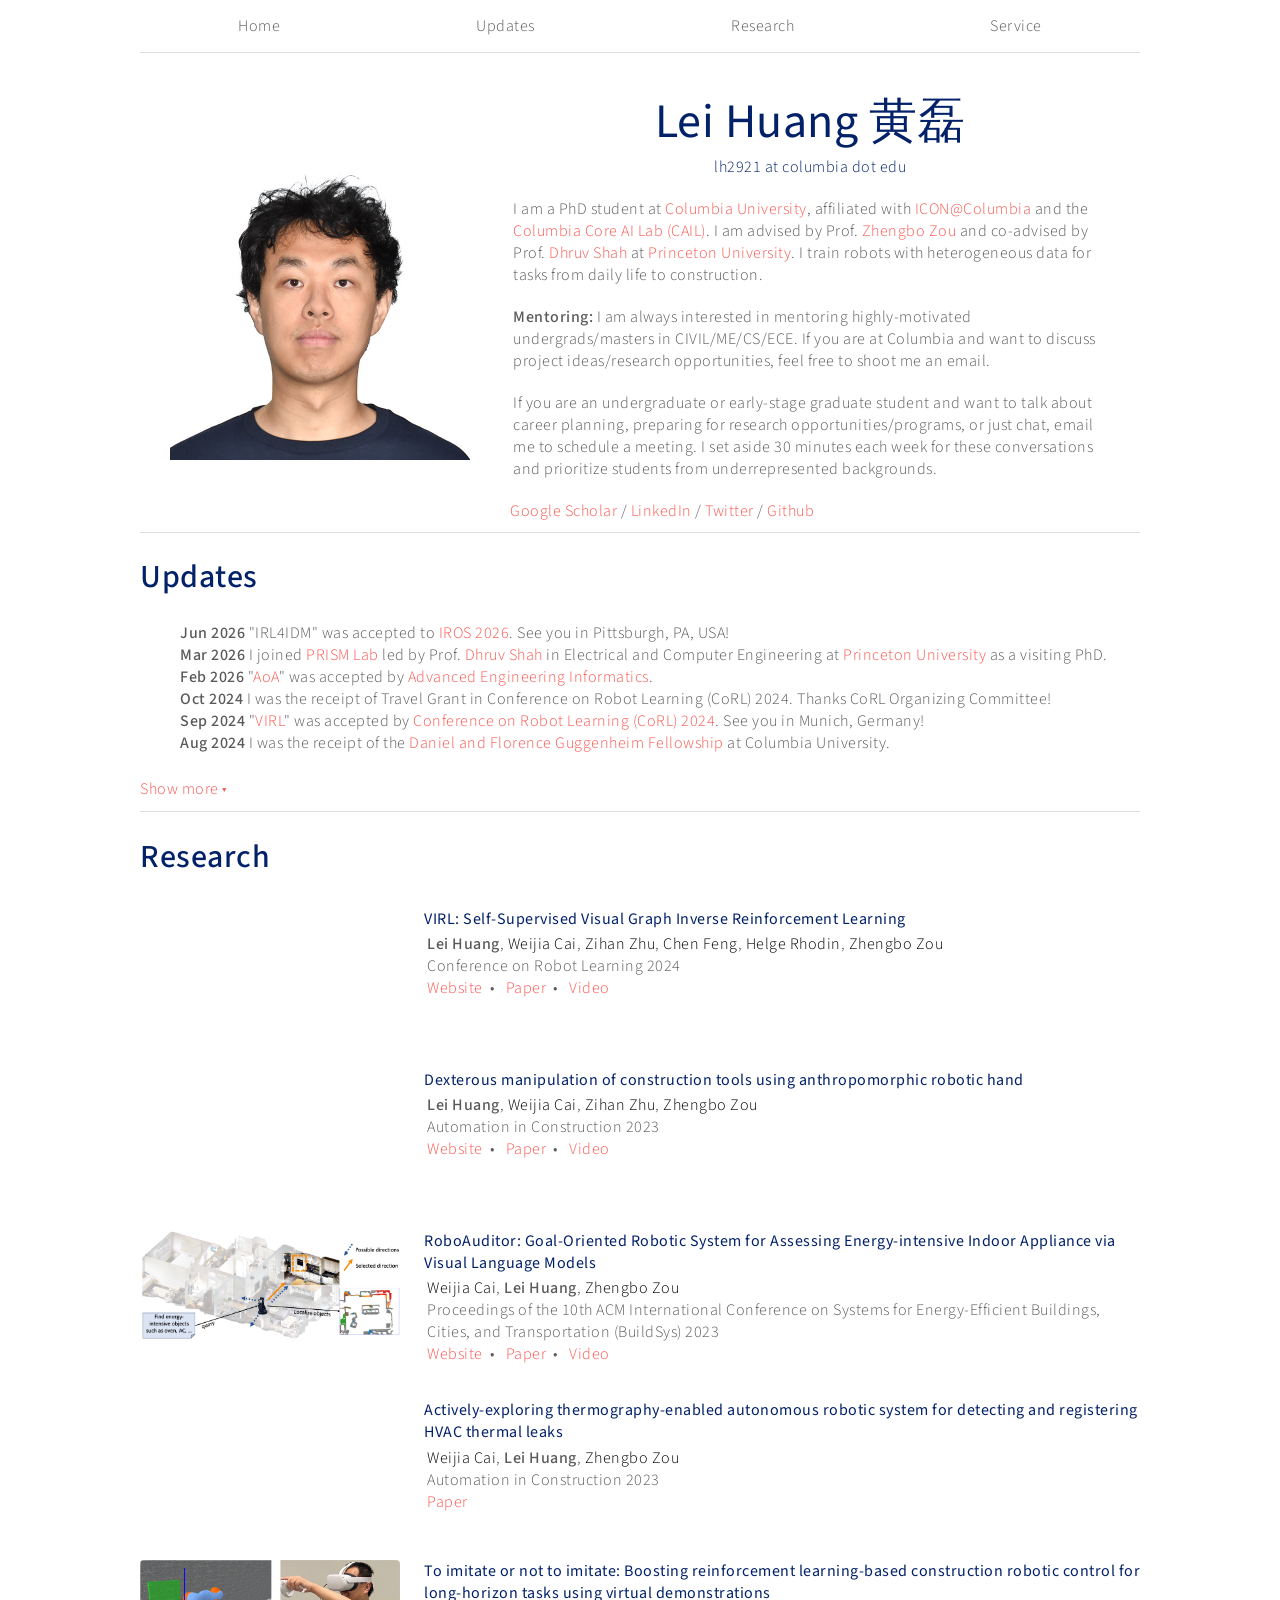
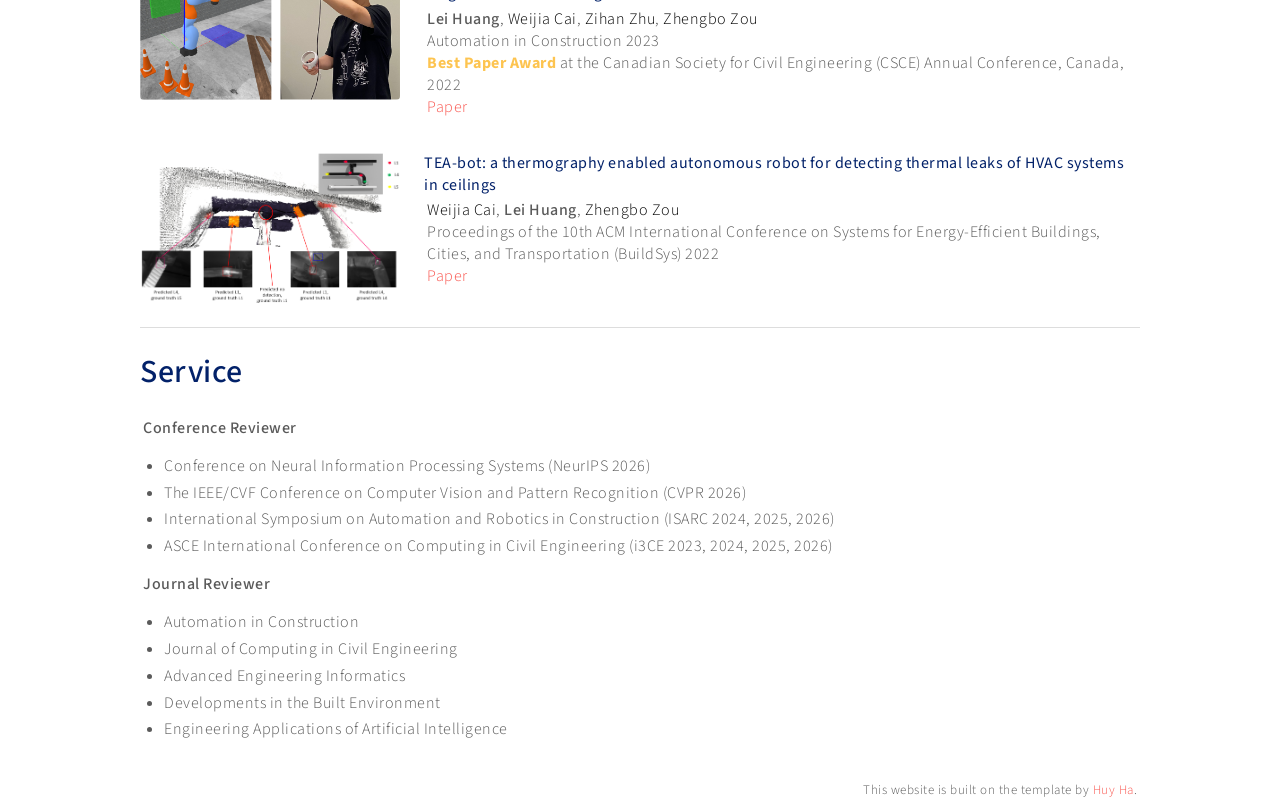
==== commit 3ad06d55: "Rebuild Research section with flexbox layout Convert research entries from float-based layout with h" ====
--- a/index.html
+++ b/index.html
@@ -3,6 +3,15 @@
 
 <head>
     <meta charset="UTF-8" />
+    <!-- Google tag (gtag.js) -->
+    <script async src="https://www.googletagmanager.com/gtag/js?id=G-6M1HEZJJW8"></script>
+    <script>
+        window.dataLayer = window.dataLayer || [];
+        function gtag() { dataLayer.push(arguments); }
+        gtag('js', new Date());
+
+        gtag('config', 'G-6M1HEZJJW8');
+    </script>
     <link href="https://fonts.googleapis.com/css2?family=Source+Sans+Pro:wght@200;300;400;600;700;900&display=swap"
         rel="stylesheet">
     <link rel="stylesheet" type="text/css" href="assets/css/style.css" />
@@ -87,12 +96,13 @@
         <div style="display:flex;flex-direction: column;" id="research">
             <h1>Research</h1>
             
-            <div>
-                <a style="height: 22em;" class="research-thumb">
+            <div class="research-item">
+                <a class="research-thumb">
                     <video width="320" height="auto" autoplay loop muted>
                         <source src="assets/images/virl.mp4" type="video/mp4">
                     </video>
                 </a>
+                <div class="research-info">
                 <a class="research-proj-title">
                     VIRL: Self-Supervised Visual Graph Inverse Reinforcement Learning
                 </a>
@@ -109,14 +119,16 @@
                     <a href="https://www.youtube.com/watch?v=cOGNhlwFt4w">Video</a>
 
                 </p>
-            </div>
-
-            <div>
-                <a style="height: 14em;" class="research-thumb">
+                </div>
+            </div>
+
+            <div class="research-item">
+                <a class="research-thumb">
                     <video width="320" height="auto" autoplay loop muted>
                         <source src="assets/images/dex_tool.mp4" type="video/mp4">
                     </video>
                 </a>
+                <div class="research-info">
                 <a href="https://leihhhuang.github.io/DexConstruction/" class="research-proj-title">
                     Dexterous manipulation of construction tools using anthropomorphic robotic hand
                 </a>
@@ -130,13 +142,15 @@
                     <a href="https://doi.org/10.1016/j.autcon.2023.105133">Paper</a>&nbsp;&nbsp;&bull;&nbsp;&nbsp;
                     <a href="https://www.youtube.com/watch?v=cOGNhlwFt4w">Video</a>
                 </p>
-            </div>
-
-            <div>
-                <a style="height: 12em;" class="research-thumb">
-                    <img width="320" src="assets/images/roboauditor.png" alt="">
-                </a>
-                <a href="https://yesandy.github.io/RoboAuditor/">
+                </div>
+            </div>
+
+            <div class="research-item">
+                <a class="research-thumb">
+                    <img src="assets/images/roboauditor.png" alt="">
+                </a>
+                <div class="research-info">
+                <a class="research-proj-title" href="https://yesandy.github.io/RoboAuditor/">
                     RoboAuditor: Goal-Oriented Robotic System for Assessing Energy-intensive Indoor Appliance via Visual Language Models
                 </a>
                 <p>
@@ -148,14 +162,16 @@
                     <a href="https://doi.org/10.1145/3600100.3623739">Paper</a>&nbsp;&nbsp;&bull;&nbsp;&nbsp;
                     <a href="https://youtu.be/7h3SZ3La-oA">Video</a>
                 </p>
-            </div>
-
-            <div>
-                <a style="height: 14em;" class="research-thumb">
+                </div>
+            </div>
+
+            <div class="research-item">
+                <a class="research-thumb">
                     <video width="320" height="auto" autoplay loop muted>
                         <source src="assets/images/AcTeabot.mp4" type="video/mp4">
                     </video>
                 </a>
+                <div class="research-info">
                 <a class="research-proj-title">
                     Actively-exploring thermography-enabled autonomous robotic system for detecting and registering HVAC thermal leaks
                 </a>
@@ -167,14 +183,14 @@
                     <a href="https://doi.org/10.1016/j.autcon.2023.104901">Paper</a>
 
                 </p>
-            </div>
-
-            <div>
-                <a style="height: 14em;" class="research-thumb">
-                    <img src="assets/images/imitate.png"
-                        style=" margin-bottom:0px;"
-                        alt="">
-                </a>
+                </div>
+            </div>
+
+            <div class="research-item">
+                <a class="research-thumb">
+                    <img src="assets/images/imitate.png" alt="">
+                </a>
+                <div class="research-info">
                 <a class="research-proj-title">
                     To imitate or not to imitate: Boosting reinforcement learning-based construction robotic control for long-horizon tasks using virtual demonstrations
                 </a>
@@ -185,15 +201,17 @@
                     <a style="color:#000;" href="https://www.civil.columbia.edu/content/zhengbo-zou">Zhengbo Zou</a>
                     <br>Automation in Construction 2023<br>
                     <strong>Best Paper Award</strong> at the Canadian Society for Civil Engineering (CSCE) Annual Conference, Canada, 2022
-                    <p></p>
+                    <br>
                     <a href="https://doi.org/10.1016/j.autcon.2022.104691">Paper</a>
                 </p>
-            </div>
-
-            <div>
-                <a style="height: 12em;" class="research-thumb">
-                    <img width="320" src="assets/images/TeaBot.png" alt="">
-                </a>
+                </div>
+            </div>
+
+            <div class="research-item">
+                <a class="research-thumb">
+                    <img src="assets/images/TeaBot.png" alt="">
+                </a>
+                <div class="research-info">
                 <a class="research-proj-title">
                     TEA-bot: a thermography enabled autonomous robot for detecting thermal leaks of HVAC systems in ceilings
                 </a>
@@ -204,6 +222,7 @@
                     <br>Proceedings of the 10th ACM International Conference on Systems for Energy-Efficient Buildings, Cities, and Transportation (BuildSys) 2022<br>
                     <a href="https://doi.org/10.1145/3600100.3623739">Paper</a>
                 </p>
+                </div>
             </div>
 
             <!-- <div>
--- a/assets/css/style.css
+++ b/assets/css/style.css
@@ -179,17 +179,30 @@
     border-bottom: 1px solid #ddd;
 }
 
+.research-item {
+    display: flex;
+    align-items: flex-start;
+    gap: 24px;
+    margin-top: 7px;
+    margin-bottom: 24px;
+}
+
 .research-thumb {
-    width: 20em;
-    height: 20em;
-    float: left;
-    margin-top: 7px;
-    padding-right: 30px;
-    margin-bottom: 20px;
-}
-
-.research-thumb img {
+    width: 260px;
+    flex-shrink: 0;
+}
+
+.research-thumb img,
+.research-thumb video {
     width: 100%;
+    height: auto;
+    display: block;
+    border-radius: 4px;
+}
+
+.research-info {
+    flex: 1;
+    min-width: 0;
 }
 
 .research-proj-title {
